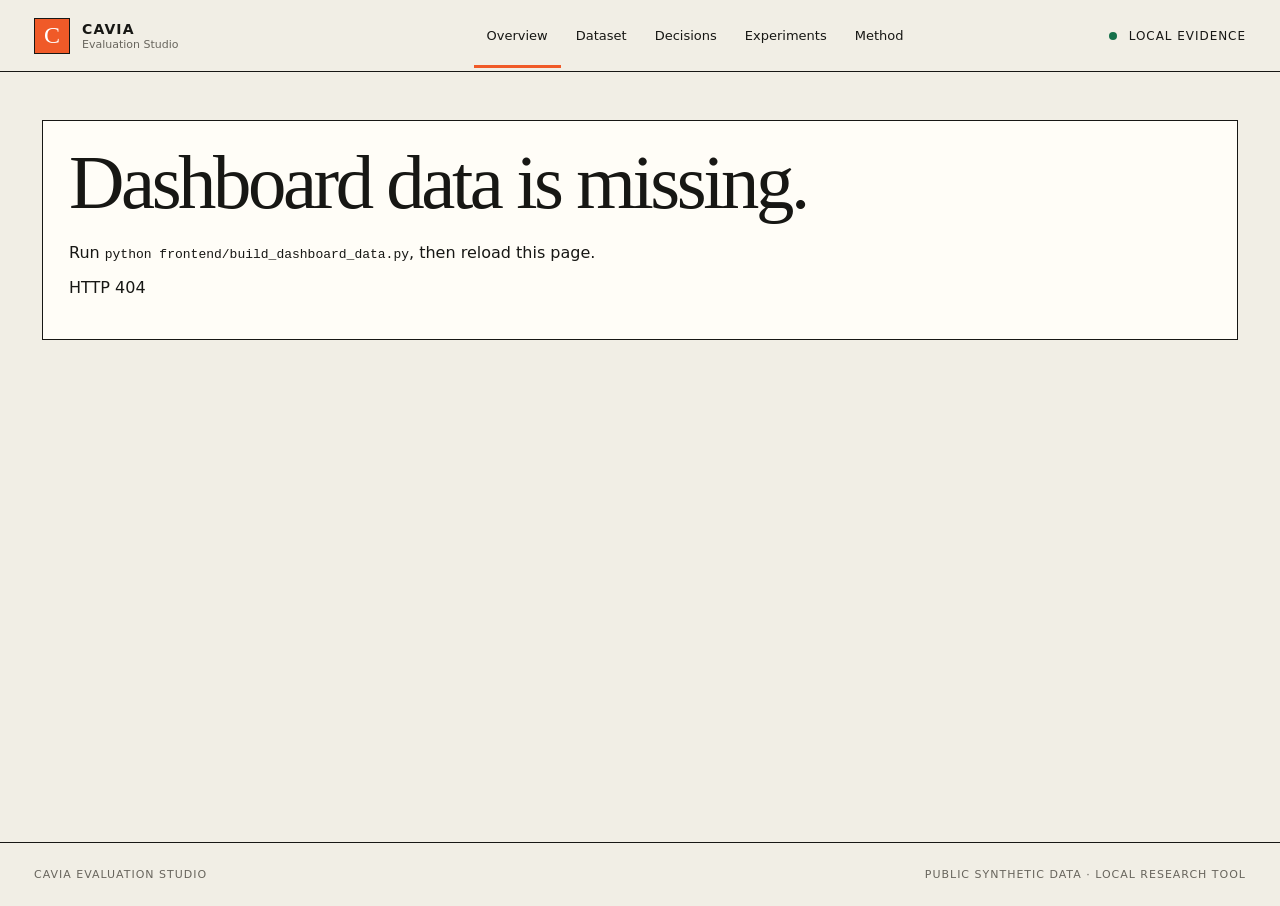
==== frontend/index.html @ 47836ce1 "feat: add CAVIA evaluation studio" ====
<!doctype html>
<html lang="en">
<head>
  <meta charset="utf-8">
  <meta name="viewport" content="width=device-width, initial-scale=1">
  <meta name="description" content="Local research dashboard for the CAVIA sequential matching policy.">
  <title>CAVIA Evaluation Studio</title>
  <link rel="stylesheet" href="styles.css">
</head>
<body>
  <header class="masthead">
    <a class="brand" href="#overview" aria-label="CAVIA Evaluation Studio home">
      <span class="brand-mark">C</span>
      <span><strong>CAVIA</strong><small>Evaluation Studio</small></span>
    </a>
    <nav aria-label="Dashboard sections">
      <button class="nav-link active" data-view="overview">Overview</button>
      <button class="nav-link" data-view="dataset">Dataset</button>
      <button class="nav-link" data-view="decisions">Decisions</button>
      <button class="nav-link" data-view="experiments">Experiments</button>
      <button class="nav-link" data-view="method">Method</button>
    </nav>
    <div class="run-state"><span></span> Local evidence</div>
  </header>

  <main id="app">
    <section class="view active" id="view-overview" aria-labelledby="overview-title">
      <div class="hero-grid">
        <div>
          <p class="eyebrow">Sequential reciprocal matching / public simulator</p>
          <h1 id="overview-title">See every decision.<br>Question every score.</h1>
          <p class="hero-copy">A visual workbench for the synthetic populations, clarification choices, feasible graph, daily allocation and matched-seed experiments behind CAVIA.</p>
        </div>
        <div class="hero-note">
          <span>Evidence boundary</span>
          <p>This dashboard contains synthetic public data and local simulator results. It does not describe real people or real-world relationship outcomes.</p>
        </div>
      </div>

      <div class="metric-strip" id="overview-metrics"></div>

      <div class="split-layout overview-panels">
        <article class="panel panel-dark">
          <div class="panel-heading">
            <div><span class="section-index">01</span><h2>Scenario scorecard</h2></div>
            <select id="overview-method" aria-label="Choose experiment method"></select>
          </div>
          <div id="scenario-bars" class="scenario-bars"></div>
        </article>
        <article class="panel">
          <div class="panel-heading">
            <div><span class="section-index">02</span><h2>Outcome funnel</h2></div>
          </div>
          <div id="outcome-funnel" class="funnel"></div>
          <p class="panel-footnote">Aggregated across the selected method's public experiment episodes.</p>
        </article>
      </div>

      <article class="finding-band">
        <span>Current finding</span>
        <p id="current-finding">Loading experiment evidence…</p>
      </article>
    </section>

    <section class="view" id="view-dataset" aria-labelledby="dataset-title">
      <div class="section-intro">
        <div><p class="eyebrow">Observable snapshots only</p><h1 id="dataset-title">Dataset explorer</h1></div>
        <p>Inspect all 2,000 synthetic profiles without exposing hidden simulator truth. Select a pool, filter the table, and open any member for observed fields and missingness.</p>
      </div>
      <div class="toolbar">
        <label>Pool<select id="pool-select"></select></label>
        <label>Search<input id="member-search" type="search" placeholder="ID, zone or gender"></label>
        <label>Status<select id="availability-filter"><option value="all">All members</option><option value="available">Available</option><option value="unavailable">Unavailable</option></select></label>
      </div>
      <div class="dataset-summary" id="dataset-summary"></div>
      <div class="table-shell">
        <table>
          <thead><tr><th>Member</th><th>Age</th><th>Gender</th><th>Zone</th><th>Availability</th><th>Hard known</th><th>Soft known</th></tr></thead>
          <tbody id="member-rows"></tbody>
        </table>
      </div>
      <div class="pagination"><span id="member-count"></span><button id="show-more-members">Show 50 more</button></div>
    </section>

    <section class="view" id="view-decisions" aria-labelledby="decisions-title">
      <div class="section-intro">
        <div><p class="eyebrow">Day-30 snapshot inspection</p><h1 id="decisions-title">Decision inspector</h1></div>
        <p>Follow the ask phase and match phase using the same observable state the policy receives.</p>
      </div>
      <div class="decision-controls"><label>Pool<select id="decision-pool"></select></label><div id="decision-day" class="day-stamp"></div></div>
      <div class="decision-flow" aria-label="CAVIA decision sequence">
        <div><span>1</span><strong>Filter</strong><small>Remove known hard failures</small></div>
        <i>→</i><div><span>2</span><strong>Clarify</strong><small>Rank blocked edges</small></div>
        <i>→</i><div><span>3</span><strong>Score</strong><small>Value feasible edges</small></div>
        <i>→</i><div><span>4</span><strong>Allocate</strong><small>Select non-overlapping pairs</small></div>
      </div>
      <div class="decision-grid">
        <article class="panel"><div class="panel-heading"><div><span class="section-index">Ask</span><h2>Clarification queue</h2></div><span class="pill" id="ask-budget"></span></div><div id="ask-list" class="ask-list"></div></article>
        <article class="panel"><div class="panel-heading"><div><span class="section-index">Match</span><h2>Selected batch</h2></div><span class="pill" id="pair-count"></span></div><div id="pair-list" class="pair-list"></div></article>
      </div>
      <article class="panel edge-panel">
        <div class="panel-heading"><div><span class="section-index">Graph</span><h2>Top feasible edges</h2></div><span class="legend"><b></b>Selected edge</span></div>
        <div class="table-shell"><table><thead><tr><th>Pair</th><th>Zones</th><th>CAVIA score</th><th>Decision</th></tr></thead><tbody id="edge-rows"></tbody></table></div>
      </article>
    </section>

    <section class="view" id="view-experiments" aria-labelledby="experiments-title">
      <div class="section-intro">
        <div><p class="eyebrow">Matched seeds 101–103 / six scenarios</p><h1 id="experiments-title">Experiment room</h1></div>
        <p>Compare the full prototype, supplied greedy baseline, and component ablations. Values are preliminary public-simulator evidence.</p>
      </div>
      <div class="experiment-note"><strong>Read this first.</strong> Eighteen public episodes are enough to detect failures, not enough to guarantee private-evaluation performance.</div>
      <div class="table-shell comparison-shell"><table><thead><tr><th>Method</th><th>Primary score</th><th>Coverage</th><th>Mutual / 100</th><th>Ask cost</th><th>Episodes</th></tr></thead><tbody id="method-rows"></tbody></table></div>
      <article class="panel heatmap-panel"><div class="panel-heading"><div><span class="section-index">Scenario</span><h2>MSMI / 100 heatmap</h2></div></div><div id="scenario-heatmap" class="heatmap"></div></article>
      <div class="evidence-columns">
        <article><span class="evidence-label good">Where CAVIA helps</span><h3>Development, cold-start, shift and drift</h3><p>The prototype sometimes changes the selected path productively. On development seed 101, it produced two MSMI outcomes versus greedy’s one.</p></article>
        <article><span class="evidence-label caution">Where it fails</span><h3>Sparse geography</h3><p>On sparse seed 102, targeted clarification missed the only successful path found by greedy. The question-value heuristic needs a sparse-supply safeguard.</p></article>
        <article><span class="evidence-label neutral">What remains unproven</span><h3>Extra model complexity</h3><p>Removing uncertainty, feedback weighting, or local pair exchanges did not change the primary score on this seed set.</p></article>
      </div>
    </section>

    <section class="view" id="view-method" aria-labelledby="method-title">
      <div class="section-intro">
        <div><p class="eyebrow">Constraint-Aware Value-of-Information Allocation</p><h1 id="method-title">How CAVIA works</h1></div>
        <p>An explainable, dependency-free policy. Every soft decision happens after reciprocal hard feasibility.</p>
      </div>
      <div class="method-stack">
        <article><b>01</b><div><h2>Protect the boundary</h2><p>Known hard failures remove an edge. Missing hard information blocks it. A soft score never turns an invalid pair into a valid one.</p></div></article>
        <article><b>02</b><div><h2>Spend questions where they can change the graph</h2><p>Blocked edges, candidate scarcity, resolvability and waiting time create an observable value-of-information proxy.</p></div></article>
        <article><b>03</b><div><h2>Score only feasible pairs</h2><p>Observed soft agreement, scarcity, waiting, mature feedback and uncertainty form the edge value. Missing values never count as agreement.</p></div></article>
        <article><b>04</b><div><h2>Improve the complete batch</h2><p>Greedy matching is followed by deterministic two-edge exchanges. The batch remains feasible and non-overlapping.</p></div></article>
        <article><b>05</b><div><h2>Learn only from mature evidence</h2><p>Responses, dates and MSMI remain separate. Later-observed profile fields cannot leak into earlier assignments.</p></div></article>
      </div>
      <div class="contract-box"><strong>Evaluation contract</strong><div><span>Observable JSON only</span><span>Offline CPU</span><span>10 seconds per call</span><span>No hidden truth</span><span>Deterministic output</span></div></div>
    </section>
  </main>

  <aside class="member-drawer" id="member-drawer" aria-hidden="true">
    <button class="drawer-close" id="drawer-close" aria-label="Close member details">×</button>
    <div id="drawer-content"></div>
  </aside>
  <div class="drawer-scrim" id="drawer-scrim"></div>

  <footer><span>CAVIA Evaluation Studio</span><span>Public synthetic data · local research tool</span></footer>
  <script src="app.js"></script>
</body>
</html>
---- frontend/styles.css ----
:root {
  --ink: #171714;
  --paper: #f1eee5;
  --white: #fffdf7;
  --line: #c9c3b5;
  --muted: #68655d;
  --blue: #1d4ed8;
  --orange: #f05a28;
  --green: #15704a;
  --yellow: #f2c94c;
  --red: #b83a2e;
  --font-display: Georgia, "Times New Roman", serif;
  --font-ui: Inter, ui-sans-serif, system-ui, -apple-system, "Segoe UI", sans-serif;
}

* { box-sizing: border-box; }
html { scroll-behavior: smooth; }
body { margin: 0; background: var(--paper); color: var(--ink); font-family: var(--font-ui); }
button, input, select { font: inherit; }
button { color: inherit; }

.masthead { min-height: 72px; display: grid; grid-template-columns: 280px 1fr 170px; align-items: center; gap: 28px; padding: 0 34px; border-bottom: 1px solid var(--ink); background: var(--paper); position: sticky; top: 0; z-index: 20; }
.brand { color: inherit; text-decoration: none; display: flex; align-items: center; gap: 12px; }
.brand-mark { width: 36px; height: 36px; background: var(--orange); color: white; display: grid; place-items: center; font-family: var(--font-display); font-size: 24px; border: 1px solid var(--ink); }
.brand strong, .brand small { display: block; }
.brand strong { letter-spacing: .08em; font-size: 14px; }
.brand small { color: var(--muted); font-size: 11px; margin-top: 1px; }
nav { display: flex; justify-content: center; gap: 2px; }
.nav-link { border: 0; background: transparent; padding: 25px 13px 22px; cursor: pointer; border-bottom: 3px solid transparent; font-size: 13px; }
.nav-link:hover, .nav-link.active { border-color: var(--orange); }
.run-state { font-size: 12px; text-align: right; text-transform: uppercase; letter-spacing: .08em; }
.run-state span { width: 8px; height: 8px; display: inline-block; background: var(--green); border-radius: 50%; margin-right: 7px; }

main { max-width: 1500px; margin: 0 auto; padding: 48px 42px 80px; min-height: calc(100vh - 130px); }
.view { display: none; }
.view.active { display: block; animation: reveal .24s ease-out; }
@keyframes reveal { from { opacity: 0; transform: translateY(5px); } to { opacity: 1; transform: none; } }
.eyebrow { margin: 0 0 14px; color: var(--blue); font-size: 12px; font-weight: 750; letter-spacing: .13em; text-transform: uppercase; }
h1, h2, h3, p { margin-top: 0; }
h1 { font-family: var(--font-display); font-weight: 400; font-size: clamp(50px, 6vw, 92px); line-height: .94; letter-spacing: -.045em; margin-bottom: 24px; }
h2 { font-family: var(--font-display); font-weight: 400; font-size: 28px; margin: 0; }
h3 { font-family: var(--font-display); font-size: 24px; margin-bottom: 10px; }

.hero-grid { display: grid; grid-template-columns: minmax(0, 1.7fr) minmax(280px, .7fr); gap: 80px; align-items: end; padding: 28px 0 58px; }
.hero-copy { max-width: 730px; color: var(--muted); font-size: 18px; line-height: 1.6; }
.hero-note { border-top: 4px solid var(--orange); padding-top: 18px; }
.hero-note span { text-transform: uppercase; font-size: 11px; letter-spacing: .12em; font-weight: 800; }
.hero-note p { margin: 10px 0 0; line-height: 1.55; font-size: 14px; }

.metric-strip { display: grid; grid-template-columns: repeat(4, 1fr); border: 1px solid var(--ink); background: var(--white); margin-bottom: 28px; }
.metric { padding: 22px 24px; border-right: 1px solid var(--ink); }
.metric:last-child { border-right: 0; }
.metric span { color: var(--muted); font-size: 11px; text-transform: uppercase; letter-spacing: .1em; }
.metric strong { display: block; font-family: var(--font-display); font-size: 38px; font-weight: 400; margin-top: 8px; }
.metric small { display: block; color: var(--muted); margin-top: 4px; }

.split-layout { display: grid; grid-template-columns: 1.15fr .85fr; gap: 28px; }
.panel { background: var(--white); border: 1px solid var(--ink); padding: 26px; }
.panel-dark { background: var(--ink); color: var(--white); }
.panel-heading { display: flex; justify-content: space-between; align-items: center; gap: 18px; margin-bottom: 28px; }
.panel-heading > div { display: flex; align-items: baseline; gap: 12px; }
.section-index { color: var(--orange); font-size: 11px; text-transform: uppercase; letter-spacing: .13em; font-weight: 800; }
select, input { border: 1px solid var(--ink); background: var(--white); padding: 10px 12px; color: var(--ink); min-height: 42px; }
.panel-dark select { background: var(--ink); color: var(--white); border-color: #6f6f69; }
.scenario-bars { display: grid; gap: 15px; }
.bar-row { display: grid; grid-template-columns: 105px 1fr 45px; gap: 12px; align-items: center; font-size: 12px; }
.bar-track { height: 10px; background: #454541; position: relative; }
.bar-fill { height: 100%; background: var(--orange); min-width: 2px; }
.bar-row strong { text-align: right; font-size: 12px; }
.funnel { display: grid; gap: 12px; }
.funnel-row { display: grid; grid-template-columns: 130px 1fr 55px; align-items: center; gap: 12px; }
.funnel-track { height: 34px; background: #e6e0d3; }
.funnel-fill { height: 100%; background: var(--blue); }
.funnel-row:nth-child(2) .funnel-fill { background: #496fd7; }
.funnel-row:nth-child(3) .funnel-fill { background: #7893df; }
.funnel-row:nth-child(4) .funnel-fill { background: var(--orange); }
.panel-footnote { color: var(--muted); font-size: 11px; margin: 22px 0 0; }
.finding-band { margin-top: 28px; border: 1px solid var(--ink); display: grid; grid-template-columns: 180px 1fr; background: var(--yellow); }
.finding-band span { padding: 22px; text-transform: uppercase; font-size: 11px; letter-spacing: .12em; font-weight: 800; border-right: 1px solid var(--ink); }
.finding-band p { margin: 0; padding: 20px 24px; line-height: 1.55; }

.section-intro { display: grid; grid-template-columns: 1fr minmax(280px, 470px); align-items: end; gap: 80px; margin-bottom: 42px; }
.section-intro h1 { font-size: clamp(46px, 5vw, 76px); margin: 0; }
.section-intro > p { color: var(--muted); line-height: 1.6; margin: 0; }
.toolbar { display: grid; grid-template-columns: 220px 1fr 220px; gap: 14px; margin-bottom: 20px; }
label { display: grid; gap: 7px; text-transform: uppercase; font-size: 10px; letter-spacing: .1em; font-weight: 750; }
.dataset-summary { display: grid; grid-template-columns: repeat(5, 1fr); border: 1px solid var(--ink); border-bottom: 0; background: var(--white); }
.summary-cell { padding: 16px 18px; border-right: 1px solid var(--line); }
.summary-cell:last-child { border-right: 0; }
.summary-cell small, .summary-cell strong { display: block; }
.summary-cell small { color: var(--muted); font-size: 10px; text-transform: uppercase; letter-spacing: .08em; }
.summary-cell strong { margin-top: 6px; font-size: 19px; }
.table-shell { overflow-x: auto; border: 1px solid var(--ink); background: var(--white); }
table { width: 100%; border-collapse: collapse; font-size: 13px; }
th { background: var(--ink); color: var(--white); padding: 13px 16px; text-align: left; font-size: 10px; text-transform: uppercase; letter-spacing: .09em; white-space: nowrap; }
td { padding: 13px 16px; border-bottom: 1px solid var(--line); vertical-align: middle; }
tbody tr:last-child td { border-bottom: 0; }
tbody tr.clickable { cursor: pointer; }
tbody tr.clickable:hover { background: #ebe6da; }
.member-id { font-family: ui-monospace, SFMono-Regular, Consolas, monospace; font-size: 11px; }
.status-dot { display: inline-block; width: 7px; height: 7px; border-radius: 50%; margin-right: 7px; background: var(--muted); }
.status-dot.yes { background: var(--green); }
.progress-mini { width: 90px; height: 6px; background: #ddd7ca; display: inline-block; vertical-align: middle; margin-right: 8px; }
.progress-mini b { display: block; height: 100%; background: var(--blue); }
.pagination { display: flex; justify-content: space-between; align-items: center; margin-top: 14px; color: var(--muted); font-size: 12px; }
.pagination button { border: 1px solid var(--ink); padding: 10px 15px; background: transparent; cursor: pointer; }

.decision-controls { display: flex; justify-content: space-between; align-items: end; margin-bottom: 22px; }
.decision-controls label { width: 230px; }
.day-stamp { border: 1px solid var(--ink); padding: 12px 18px; background: var(--yellow); font-weight: 800; }
.decision-flow { display: grid; grid-template-columns: 1fr 32px 1fr 32px 1fr 32px 1fr; align-items: stretch; margin: 26px 0; }
.decision-flow > div { border: 1px solid var(--ink); padding: 17px; background: var(--white); }
.decision-flow > i { display: grid; place-items: center; font-style: normal; }
.decision-flow span { color: var(--orange); margin-right: 7px; font-weight: 800; }
.decision-flow strong, .decision-flow small { display: block; }
.decision-flow small { color: var(--muted); margin-top: 7px; }
.decision-grid { display: grid; grid-template-columns: 1fr 1fr; gap: 28px; }
.pill { border: 1px solid currentColor; padding: 7px 9px; font-size: 10px; text-transform: uppercase; letter-spacing: .08em; }
.ask-list, .pair-list { display: grid; gap: 8px; }
.ask-item, .pair-item { display: grid; grid-template-columns: 34px 1fr auto; gap: 12px; align-items: center; border-top: 1px solid var(--line); padding: 13px 0; }
.ask-item:first-child, .pair-item:first-child { border-top: 0; }
.item-number { width: 28px; height: 28px; display: grid; place-items: center; background: var(--orange); color: white; font-size: 11px; }
.item-copy strong, .item-copy small { display: block; }
.item-copy small { color: var(--muted); margin-top: 3px; }
.edge-panel { margin-top: 28px; }
.legend { font-size: 11px; color: var(--muted); }
.legend b { display: inline-block; width: 18px; height: 7px; background: var(--orange); margin-right: 7px; }
.selected-row { background: #fff0e8; }
.score-bar { display: inline-block; height: 7px; background: var(--blue); margin-right: 8px; vertical-align: middle; }

.experiment-note { border-left: 6px solid var(--orange); background: var(--white); padding: 17px 20px; margin-bottom: 20px; }
.comparison-shell tbody tr:first-child { background: #fff0e8; font-weight: 700; }
.heatmap-panel { margin-top: 28px; }
.heatmap { display: grid; gap: 6px; }
.heat-row { display: grid; grid-template-columns: 180px repeat(6, minmax(78px, 1fr)); gap: 6px; }
.heat-cell { min-height: 58px; display: grid; place-items: center; border: 1px solid var(--line); font-size: 12px; }
.heat-cell.head { min-height: 32px; border: 0; color: var(--muted); font-size: 9px; text-transform: uppercase; letter-spacing: .08em; }
.heat-cell.method { justify-items: start; border: 0; font-weight: 700; }
.evidence-columns { display: grid; grid-template-columns: repeat(3, 1fr); gap: 20px; margin-top: 28px; }
.evidence-columns article { border-top: 4px solid var(--ink); padding: 20px 0; }
.evidence-columns p { color: var(--muted); line-height: 1.55; }
.evidence-label { font-size: 10px; text-transform: uppercase; letter-spacing: .1em; font-weight: 800; }
.evidence-label.good { color: var(--green); }.evidence-label.caution { color: var(--red); }.evidence-label.neutral { color: var(--blue); }

.method-stack { border-top: 1px solid var(--ink); }
.method-stack article { display: grid; grid-template-columns: 100px 1fr; gap: 30px; padding: 30px 0; border-bottom: 1px solid var(--ink); }
.method-stack article > b { color: var(--orange); font-family: var(--font-display); font-size: 52px; font-weight: 400; }
.method-stack p { color: var(--muted); line-height: 1.6; max-width: 780px; margin: 8px 0 0; }
.contract-box { margin-top: 34px; background: var(--blue); color: white; padding: 26px; }
.contract-box > strong { text-transform: uppercase; font-size: 11px; letter-spacing: .12em; }
.contract-box div { display: flex; flex-wrap: wrap; gap: 10px; margin-top: 18px; }
.contract-box span { border: 1px solid white; padding: 9px 12px; font-size: 12px; }

.member-drawer { position: fixed; right: 0; top: 0; bottom: 0; width: min(560px, 94vw); background: var(--white); border-left: 1px solid var(--ink); z-index: 50; padding: 34px; transform: translateX(102%); transition: transform .25s ease; overflow-y: auto; }
.member-drawer.open { transform: none; }
.drawer-scrim { position: fixed; inset: 0; background: #17171488; z-index: 40; display: none; }
.drawer-scrim.open { display: block; }
.drawer-close { position: absolute; right: 22px; top: 18px; border: 0; background: transparent; font-size: 34px; cursor: pointer; }
.drawer-title { font-family: var(--font-display); font-size: 38px; margin: 32px 0 8px; word-break: break-all; }
.drawer-meta { color: var(--muted); margin-bottom: 28px; }
.field-group { margin-top: 28px; }
.field-group h3 { font-size: 21px; padding-bottom: 9px; border-bottom: 1px solid var(--ink); }
.field-row { display: grid; grid-template-columns: 150px 1fr 86px; gap: 10px; padding: 10px 0; border-bottom: 1px solid var(--line); font-size: 12px; }
.field-row span:last-child { text-align: right; color: var(--muted); }
.field-value { word-break: break-word; }

footer { border-top: 1px solid var(--ink); padding: 25px 34px; display: flex; justify-content: space-between; color: var(--muted); font-size: 11px; text-transform: uppercase; letter-spacing: .09em; }
.empty { color: var(--muted); padding: 22px 0; }

@media (max-width: 980px) {
  .masthead { grid-template-columns: 1fr auto; padding: 12px 20px; }
  .masthead nav { grid-column: 1 / -1; order: 3; overflow-x: auto; justify-content: start; }
  .run-state { display: none; }
  .nav-link { padding: 10px 12px; }
  main { padding: 34px 20px 60px; }
  .hero-grid, .section-intro { grid-template-columns: 1fr; gap: 28px; }
  .metric-strip { grid-template-columns: 1fr 1fr; }
  .metric:nth-child(2) { border-right: 0; }.metric:nth-child(-n+2) { border-bottom: 1px solid var(--ink); }
  .split-layout, .decision-grid, .evidence-columns { grid-template-columns: 1fr; }
  .toolbar { grid-template-columns: 1fr; }
  .dataset-summary { grid-template-columns: 1fr 1fr; }
  .summary-cell { border-bottom: 1px solid var(--line); }
  .decision-flow { grid-template-columns: 1fr; gap: 7px; }.decision-flow > i { transform: rotate(90deg); }
  .heat-row { grid-template-columns: 135px repeat(6, 72px); width: max-content; }
  .heatmap { overflow-x: auto; }
}

@media (max-width: 560px) {
  h1 { font-size: 48px; }
  .metric-strip { grid-template-columns: 1fr; }
  .metric { border-right: 0; border-bottom: 1px solid var(--ink); }
  .finding-band { grid-template-columns: 1fr; }.finding-band span { border-right: 0; border-bottom: 1px solid var(--ink); }
  .method-stack article { grid-template-columns: 60px 1fr; }.method-stack article > b { font-size: 38px; }
  footer { flex-direction: column; gap: 8px; }
}
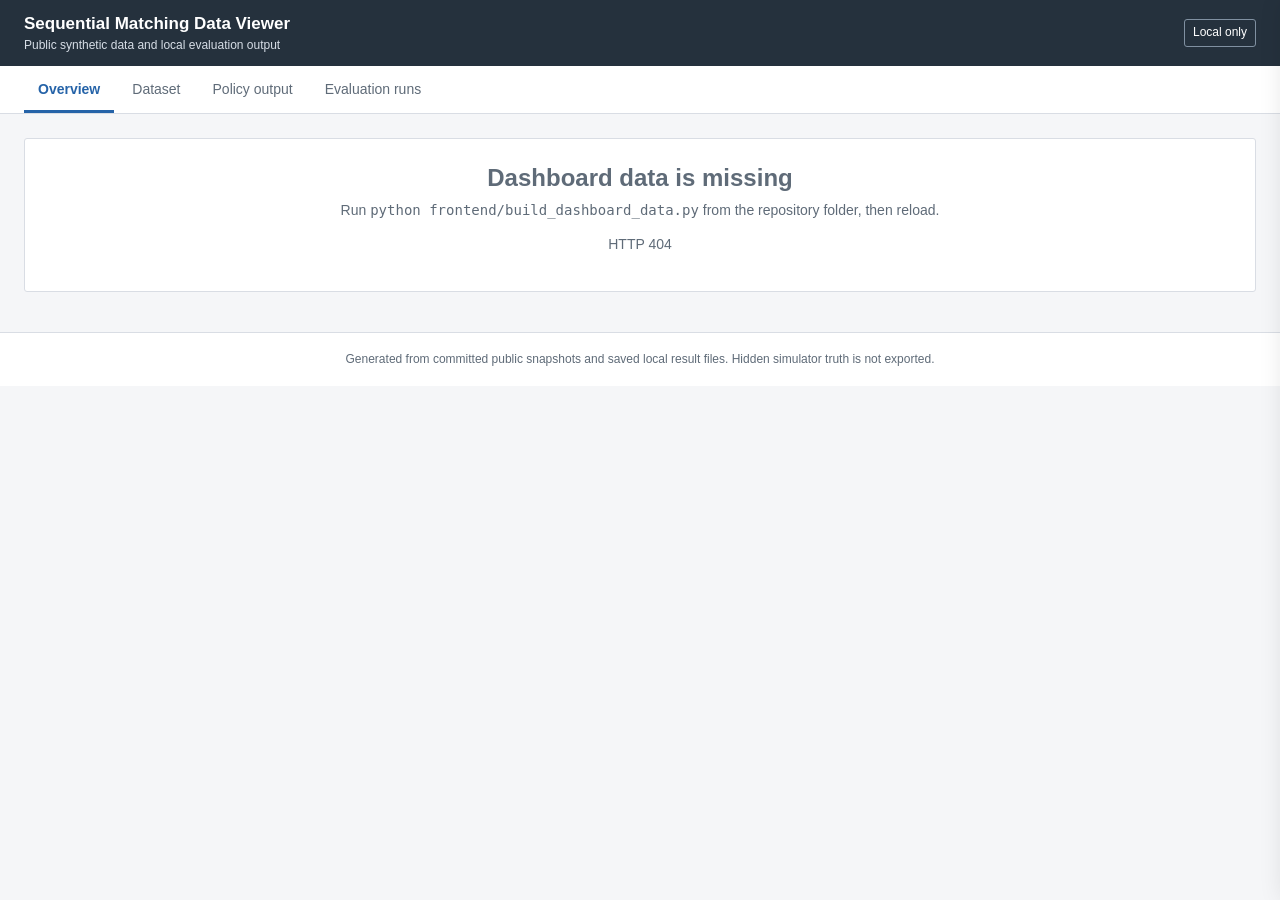
==== commit d5331431: "refactor: simplify evaluation data viewer" ====
--- a/frontend/index.html
+++ b/frontend/index.html
@@ -3,145 +3,129 @@
 <head>
   <meta charset="utf-8">
   <meta name="viewport" content="width=device-width, initial-scale=1">
-  <meta name="description" content="Local research dashboard for the CAVIA sequential matching policy.">
-  <title>CAVIA Evaluation Studio</title>
+  <meta name="description" content="Local viewer for the sequential matching dataset and evaluation outputs.">
+  <title>Sequential Matching Data Viewer</title>
   <link rel="stylesheet" href="styles.css">
 </head>
 <body>
-  <header class="masthead">
-    <a class="brand" href="#overview" aria-label="CAVIA Evaluation Studio home">
-      <span class="brand-mark">C</span>
-      <span><strong>CAVIA</strong><small>Evaluation Studio</small></span>
-    </a>
-    <nav aria-label="Dashboard sections">
-      <button class="nav-link active" data-view="overview">Overview</button>
-      <button class="nav-link" data-view="dataset">Dataset</button>
-      <button class="nav-link" data-view="decisions">Decisions</button>
-      <button class="nav-link" data-view="experiments">Experiments</button>
-      <button class="nav-link" data-view="method">Method</button>
-    </nav>
-    <div class="run-state"><span></span> Local evidence</div>
+  <header class="app-header">
+    <div>
+      <strong>Sequential Matching Data Viewer</strong>
+      <span>Public synthetic data and local evaluation output</span>
+    </div>
+    <span class="local-label">Local only</span>
   </header>
 
-  <main id="app">
-    <section class="view active" id="view-overview" aria-labelledby="overview-title">
-      <div class="hero-grid">
-        <div>
-          <p class="eyebrow">Sequential reciprocal matching / public simulator</p>
-          <h1 id="overview-title">See every decision.<br>Question every score.</h1>
-          <p class="hero-copy">A visual workbench for the synthetic populations, clarification choices, feasible graph, daily allocation and matched-seed experiments behind CAVIA.</p>
+  <nav class="tabs" aria-label="Viewer sections">
+    <button class="tab active" data-view="overview">Overview</button>
+    <button class="tab" data-view="dataset">Dataset</button>
+    <button class="tab" data-view="output">Policy output</button>
+    <button class="tab" data-view="runs">Evaluation runs</button>
+  </nav>
+
+  <main>
+    <section class="view active" id="view-overview">
+      <div class="page-heading">
+        <div><h1>Overview</h1><p>A plain view of what data is available and what the latest local runs produced.</p></div>
+        <div class="notice">All people and outcomes shown here are synthetic.</div>
+      </div>
+      <div class="summary-grid" id="overview-summary"></div>
+
+      <section class="card">
+        <div class="card-heading"><h2>Public data pools</h2><span>Day-30 observable snapshots</span></div>
+        <div class="table-wrap">
+          <table>
+            <thead><tr><th>Pool</th><th>Members</th><th>Available</th><th>Introductions</th><th>Feedback events</th><th>Hard fields known</th><th>Soft fields known</th></tr></thead>
+            <tbody id="pool-overview-rows"></tbody>
+          </table>
         </div>
-        <div class="hero-note">
-          <span>Evidence boundary</span>
-          <p>This dashboard contains synthetic public data and local simulator results. It does not describe real people or real-world relationship outcomes.</p>
+      </section>
+
+      <section class="card">
+        <div class="card-heading"><h2>Latest evaluation comparison</h2><span>Matched seeds 101–103, six public scenarios</span></div>
+        <div class="table-wrap">
+          <table>
+            <thead><tr><th>Run</th><th>Primary score</th><th>Coverage</th><th>Mutual / 100</th><th>Ask cost</th><th>Episodes</th><th>Valid</th></tr></thead>
+            <tbody id="overview-run-rows"></tbody>
+          </table>
         </div>
+      </section>
+    </section>
+
+    <section class="view" id="view-dataset">
+      <div class="page-heading"><div><h1>Dataset</h1><p>Inspect the exact observable profile fields supplied to a policy.</p></div></div>
+      <div class="filters">
+        <label>Pool<select id="pool-select"></select></label>
+        <label>Search<input id="member-search" type="search" placeholder="Member ID, zone or gender"></label>
+        <label>Availability<select id="availability-filter"><option value="all">All members</option><option value="available">Available</option><option value="unavailable">Unavailable</option></select></label>
+      </div>
+      <div class="summary-grid compact" id="dataset-summary"></div>
+      <section class="card">
+        <div class="card-heading"><h2>Profiles</h2><span id="member-count"></span></div>
+        <div class="table-wrap tall-table">
+          <table>
+            <thead><tr><th>Member ID</th><th>Age</th><th>Gender</th><th>Zone</th><th>Arrived</th><th>Available</th><th>Hard known</th><th>Soft known</th></tr></thead>
+            <tbody id="member-rows"></tbody>
+          </table>
+        </div>
+        <div class="table-actions"><button id="show-more-members">Show 50 more</button><span>Click a row for every observable field.</span></div>
+      </section>
+    </section>
+
+    <section class="view" id="view-output">
+      <div class="page-heading"><div><h1>Policy output</h1><p>Recommendations produced from one public day-30 snapshot. The page does not depend on how the policy is implemented.</p></div></div>
+      <div class="filters one-line"><label>Pool<select id="output-pool"></select></label></div>
+      <div class="summary-grid compact" id="output-summary"></div>
+
+      <div class="two-column">
+        <section class="card">
+          <div class="card-heading"><h2>Clarification requests</h2><span>Questions requested before matching</span></div>
+          <div class="table-wrap"><table><thead><tr><th>#</th><th>Member</th><th>Request</th><th>Cost</th></tr></thead><tbody id="ask-rows"></tbody></table></div>
+        </section>
+        <section class="card">
+          <div class="card-heading"><h2>Selected matches</h2><span>Non-overlapping reciprocal pairs</span></div>
+          <div class="table-wrap"><table><thead><tr><th>#</th><th>Member A</th><th>Member B</th><th>Status</th></tr></thead><tbody id="match-rows"></tbody></table></div>
+        </section>
       </div>
 
-      <div class="metric-strip" id="overview-metrics"></div>
+      <section class="card">
+        <div class="card-heading"><h2>Candidate pair scores</h2><span>Top 100 feasible edges; selected pairs are marked</span></div>
+        <div class="table-wrap tall-table"><table><thead><tr><th>Member A</th><th>Member B</th><th>Zone A</th><th>Zone B</th><th>Score</th><th>Selected</th></tr></thead><tbody id="edge-rows"></tbody></table></div>
+      </section>
 
-      <div class="split-layout overview-panels">
-        <article class="panel panel-dark">
-          <div class="panel-heading">
-            <div><span class="section-index">01</span><h2>Scenario scorecard</h2></div>
-            <select id="overview-method" aria-label="Choose experiment method"></select>
-          </div>
-          <div id="scenario-bars" class="scenario-bars"></div>
-        </article>
-        <article class="panel">
-          <div class="panel-heading">
-            <div><span class="section-index">02</span><h2>Outcome funnel</h2></div>
-          </div>
-          <div id="outcome-funnel" class="funnel"></div>
-          <p class="panel-footnote">Aggregated across the selected method's public experiment episodes.</p>
-        </article>
-      </div>
-
-      <article class="finding-band">
-        <span>Current finding</span>
-        <p id="current-finding">Loading experiment evidence…</p>
-      </article>
+      <section class="card">
+        <div class="card-heading"><h2>Observed feedback in snapshot</h2><span>Historical events available before this recommendation</span></div>
+        <div class="table-wrap"><table><thead><tr><th>Event type</th><th>Count</th></tr></thead><tbody id="feedback-rows"></tbody></table></div>
+      </section>
     </section>
 
-    <section class="view" id="view-dataset" aria-labelledby="dataset-title">
-      <div class="section-intro">
-        <div><p class="eyebrow">Observable snapshots only</p><h1 id="dataset-title">Dataset explorer</h1></div>
-        <p>Inspect all 2,000 synthetic profiles without exposing hidden simulator truth. Select a pool, filter the table, and open any member for observed fields and missingness.</p>
+    <section class="view" id="view-runs">
+      <div class="page-heading">
+        <div><h1>Evaluation runs</h1><p>Open a saved result file and inspect its aggregate, scenario, and episode-level output.</p></div>
+        <div class="notice warning">Public simulator evidence, not a private leaderboard result.</div>
       </div>
-      <div class="toolbar">
-        <label>Pool<select id="pool-select"></select></label>
-        <label>Search<input id="member-search" type="search" placeholder="ID, zone or gender"></label>
-        <label>Status<select id="availability-filter"><option value="all">All members</option><option value="available">Available</option><option value="unavailable">Unavailable</option></select></label>
-      </div>
-      <div class="dataset-summary" id="dataset-summary"></div>
-      <div class="table-shell">
-        <table>
-          <thead><tr><th>Member</th><th>Age</th><th>Gender</th><th>Zone</th><th>Availability</th><th>Hard known</th><th>Soft known</th></tr></thead>
-          <tbody id="member-rows"></tbody>
-        </table>
-      </div>
-      <div class="pagination"><span id="member-count"></span><button id="show-more-members">Show 50 more</button></div>
-    </section>
+      <div class="filters one-line"><label>Saved run<select id="run-select"></select></label></div>
+      <div class="summary-grid compact" id="run-summary"></div>
 
-    <section class="view" id="view-decisions" aria-labelledby="decisions-title">
-      <div class="section-intro">
-        <div><p class="eyebrow">Day-30 snapshot inspection</p><h1 id="decisions-title">Decision inspector</h1></div>
-        <p>Follow the ask phase and match phase using the same observable state the policy receives.</p>
-      </div>
-      <div class="decision-controls"><label>Pool<select id="decision-pool"></select></label><div id="decision-day" class="day-stamp"></div></div>
-      <div class="decision-flow" aria-label="CAVIA decision sequence">
-        <div><span>1</span><strong>Filter</strong><small>Remove known hard failures</small></div>
-        <i>→</i><div><span>2</span><strong>Clarify</strong><small>Rank blocked edges</small></div>
-        <i>→</i><div><span>3</span><strong>Score</strong><small>Value feasible edges</small></div>
-        <i>→</i><div><span>4</span><strong>Allocate</strong><small>Select non-overlapping pairs</small></div>
-      </div>
-      <div class="decision-grid">
-        <article class="panel"><div class="panel-heading"><div><span class="section-index">Ask</span><h2>Clarification queue</h2></div><span class="pill" id="ask-budget"></span></div><div id="ask-list" class="ask-list"></div></article>
-        <article class="panel"><div class="panel-heading"><div><span class="section-index">Match</span><h2>Selected batch</h2></div><span class="pill" id="pair-count"></span></div><div id="pair-list" class="pair-list"></div></article>
-      </div>
-      <article class="panel edge-panel">
-        <div class="panel-heading"><div><span class="section-index">Graph</span><h2>Top feasible edges</h2></div><span class="legend"><b></b>Selected edge</span></div>
-        <div class="table-shell"><table><thead><tr><th>Pair</th><th>Zones</th><th>CAVIA score</th><th>Decision</th></tr></thead><tbody id="edge-rows"></tbody></table></div>
-      </article>
-    </section>
+      <section class="card">
+        <div class="card-heading"><h2>Scenario results</h2><span>Means from matched public seeds</span></div>
+        <div class="table-wrap"><table><thead><tr><th>Scenario</th><th>MSMI / 100</th><th>Coverage</th><th>Mutual / 100</th><th>Ask cost</th></tr></thead><tbody id="scenario-rows"></tbody></table></div>
+      </section>
 
-    <section class="view" id="view-experiments" aria-labelledby="experiments-title">
-      <div class="section-intro">
-        <div><p class="eyebrow">Matched seeds 101–103 / six scenarios</p><h1 id="experiments-title">Experiment room</h1></div>
-        <p>Compare the full prototype, supplied greedy baseline, and component ablations. Values are preliminary public-simulator evidence.</p>
-      </div>
-      <div class="experiment-note"><strong>Read this first.</strong> Eighteen public episodes are enough to detect failures, not enough to guarantee private-evaluation performance.</div>
-      <div class="table-shell comparison-shell"><table><thead><tr><th>Method</th><th>Primary score</th><th>Coverage</th><th>Mutual / 100</th><th>Ask cost</th><th>Episodes</th></tr></thead><tbody id="method-rows"></tbody></table></div>
-      <article class="panel heatmap-panel"><div class="panel-heading"><div><span class="section-index">Scenario</span><h2>MSMI / 100 heatmap</h2></div></div><div id="scenario-heatmap" class="heatmap"></div></article>
-      <div class="evidence-columns">
-        <article><span class="evidence-label good">Where CAVIA helps</span><h3>Development, cold-start, shift and drift</h3><p>The prototype sometimes changes the selected path productively. On development seed 101, it produced two MSMI outcomes versus greedy’s one.</p></article>
-        <article><span class="evidence-label caution">Where it fails</span><h3>Sparse geography</h3><p>On sparse seed 102, targeted clarification missed the only successful path found by greedy. The question-value heuristic needs a sparse-supply safeguard.</p></article>
-        <article><span class="evidence-label neutral">What remains unproven</span><h3>Extra model complexity</h3><p>Removing uncertainty, feedback weighting, or local pair exchanges did not change the primary score on this seed set.</p></article>
-      </div>
-    </section>
-
-    <section class="view" id="view-method" aria-labelledby="method-title">
-      <div class="section-intro">
-        <div><p class="eyebrow">Constraint-Aware Value-of-Information Allocation</p><h1 id="method-title">How CAVIA works</h1></div>
-        <p>An explainable, dependency-free policy. Every soft decision happens after reciprocal hard feasibility.</p>
-      </div>
-      <div class="method-stack">
-        <article><b>01</b><div><h2>Protect the boundary</h2><p>Known hard failures remove an edge. Missing hard information blocks it. A soft score never turns an invalid pair into a valid one.</p></div></article>
-        <article><b>02</b><div><h2>Spend questions where they can change the graph</h2><p>Blocked edges, candidate scarcity, resolvability and waiting time create an observable value-of-information proxy.</p></div></article>
-        <article><b>03</b><div><h2>Score only feasible pairs</h2><p>Observed soft agreement, scarcity, waiting, mature feedback and uncertainty form the edge value. Missing values never count as agreement.</p></div></article>
-        <article><b>04</b><div><h2>Improve the complete batch</h2><p>Greedy matching is followed by deterministic two-edge exchanges. The batch remains feasible and non-overlapping.</p></div></article>
-        <article><b>05</b><div><h2>Learn only from mature evidence</h2><p>Responses, dates and MSMI remain separate. Later-observed profile fields cannot leak into earlier assignments.</p></div></article>
-      </div>
-      <div class="contract-box"><strong>Evaluation contract</strong><div><span>Observable JSON only</span><span>Offline CPU</span><span>10 seconds per call</span><span>No hidden truth</span><span>Deterministic output</span></div></div>
+      <section class="card">
+        <div class="card-heading"><h2>Episode output</h2><span>One row per seed and scenario</span></div>
+        <div class="table-wrap tall-table"><table><thead><tr><th>Seed</th><th>Scenario</th><th>Valid</th><th>Assignments</th><th>Mutual</th><th>Dates</th><th>MSMI</th><th>Coverage</th><th>Ask cost</th><th>Missing feedback</th></tr></thead><tbody id="episode-rows"></tbody></table></div>
+      </section>
     </section>
   </main>
 
-  <aside class="member-drawer" id="member-drawer" aria-hidden="true">
-    <button class="drawer-close" id="drawer-close" aria-label="Close member details">×</button>
+  <aside class="drawer" id="member-drawer" aria-hidden="true">
+    <div class="drawer-header"><strong>Observable member record</strong><button id="drawer-close" aria-label="Close member details">Close</button></div>
     <div id="drawer-content"></div>
   </aside>
-  <div class="drawer-scrim" id="drawer-scrim"></div>
+  <div class="scrim" id="drawer-scrim"></div>
 
-  <footer><span>CAVIA Evaluation Studio</span><span>Public synthetic data · local research tool</span></footer>
+  <footer>Generated from committed public snapshots and saved local result files. Hidden simulator truth is not exported.</footer>
   <script src="app.js"></script>
 </body>
 </html>
--- a/frontend/styles.css
+++ b/frontend/styles.css
@@ -1,195 +1,110 @@
 :root {
-  --ink: #171714;
-  --paper: #f1eee5;
-  --white: #fffdf7;
-  --line: #c9c3b5;
-  --muted: #68655d;
-  --blue: #1d4ed8;
-  --orange: #f05a28;
-  --green: #15704a;
-  --yellow: #f2c94c;
-  --red: #b83a2e;
-  --font-display: Georgia, "Times New Roman", serif;
-  --font-ui: Inter, ui-sans-serif, system-ui, -apple-system, "Segoe UI", sans-serif;
+  color-scheme: light;
+  --bg: #f5f6f8;
+  --surface: #ffffff;
+  --border: #d9dde4;
+  --border-dark: #b8bec8;
+  --text: #1f2933;
+  --muted: #5f6b78;
+  --blue: #2563a8;
+  --blue-light: #eaf2fb;
+  --green: #237a4b;
+  --red: #b42318;
 }
 
 * { box-sizing: border-box; }
-html { scroll-behavior: smooth; }
-body { margin: 0; background: var(--paper); color: var(--ink); font-family: var(--font-ui); }
+body { margin: 0; background: var(--bg); color: var(--text); font-family: Arial, Helvetica, sans-serif; font-size: 14px; line-height: 1.45; }
 button, input, select { font: inherit; }
-button { color: inherit; }
+button { cursor: pointer; }
 
-.masthead { min-height: 72px; display: grid; grid-template-columns: 280px 1fr 170px; align-items: center; gap: 28px; padding: 0 34px; border-bottom: 1px solid var(--ink); background: var(--paper); position: sticky; top: 0; z-index: 20; }
-.brand { color: inherit; text-decoration: none; display: flex; align-items: center; gap: 12px; }
-.brand-mark { width: 36px; height: 36px; background: var(--orange); color: white; display: grid; place-items: center; font-family: var(--font-display); font-size: 24px; border: 1px solid var(--ink); }
-.brand strong, .brand small { display: block; }
-.brand strong { letter-spacing: .08em; font-size: 14px; }
-.brand small { color: var(--muted); font-size: 11px; margin-top: 1px; }
-nav { display: flex; justify-content: center; gap: 2px; }
-.nav-link { border: 0; background: transparent; padding: 25px 13px 22px; cursor: pointer; border-bottom: 3px solid transparent; font-size: 13px; }
-.nav-link:hover, .nav-link.active { border-color: var(--orange); }
-.run-state { font-size: 12px; text-align: right; text-transform: uppercase; letter-spacing: .08em; }
-.run-state span { width: 8px; height: 8px; display: inline-block; background: var(--green); border-radius: 50%; margin-right: 7px; }
+.app-header { min-height: 64px; padding: 12px 24px; background: #25313d; color: #fff; display: flex; align-items: center; justify-content: space-between; gap: 20px; }
+.app-header div { display: flex; flex-direction: column; }
+.app-header strong { font-size: 17px; }
+.app-header span { color: #d7dee7; font-size: 12px; }
+.app-header .local-label { padding: 4px 8px; color: #fff; border: 1px solid #8090a1; border-radius: 3px; }
 
-main { max-width: 1500px; margin: 0 auto; padding: 48px 42px 80px; min-height: calc(100vh - 130px); }
+.tabs { padding: 0 24px; background: var(--surface); border-bottom: 1px solid var(--border); display: flex; gap: 4px; position: sticky; top: 0; z-index: 10; }
+.tab { padding: 13px 14px 11px; color: var(--muted); background: transparent; border: 0; border-bottom: 3px solid transparent; }
+.tab:hover { color: var(--text); background: #f7f8fa; }
+.tab.active { color: var(--blue); border-bottom-color: var(--blue); font-weight: 700; }
+
+main { max-width: 1480px; margin: 0 auto; padding: 24px; }
 .view { display: none; }
-.view.active { display: block; animation: reveal .24s ease-out; }
-@keyframes reveal { from { opacity: 0; transform: translateY(5px); } to { opacity: 1; transform: none; } }
-.eyebrow { margin: 0 0 14px; color: var(--blue); font-size: 12px; font-weight: 750; letter-spacing: .13em; text-transform: uppercase; }
+.view.active { display: block; }
+.page-heading { margin-bottom: 18px; display: flex; align-items: flex-start; justify-content: space-between; gap: 24px; }
 h1, h2, h3, p { margin-top: 0; }
-h1 { font-family: var(--font-display); font-weight: 400; font-size: clamp(50px, 6vw, 92px); line-height: .94; letter-spacing: -.045em; margin-bottom: 24px; }
-h2 { font-family: var(--font-display); font-weight: 400; font-size: 28px; margin: 0; }
-h3 { font-family: var(--font-display); font-size: 24px; margin-bottom: 10px; }
+h1 { margin-bottom: 4px; font-size: 24px; }
+h2 { margin-bottom: 0; font-size: 16px; }
+.page-heading p, .card-heading span, .table-actions span { color: var(--muted); }
+.notice { max-width: 430px; padding: 9px 12px; color: #344054; background: #eef4fb; border: 1px solid #bfd4eb; border-radius: 3px; font-size: 12px; }
+.notice.warning { color: #704d00; background: #fff8e1; border-color: #ead38a; }
 
-.hero-grid { display: grid; grid-template-columns: minmax(0, 1.7fr) minmax(280px, .7fr); gap: 80px; align-items: end; padding: 28px 0 58px; }
-.hero-copy { max-width: 730px; color: var(--muted); font-size: 18px; line-height: 1.6; }
-.hero-note { border-top: 4px solid var(--orange); padding-top: 18px; }
-.hero-note span { text-transform: uppercase; font-size: 11px; letter-spacing: .12em; font-weight: 800; }
-.hero-note p { margin: 10px 0 0; line-height: 1.55; font-size: 14px; }
+.summary-grid { display: grid; grid-template-columns: repeat(4, minmax(150px, 1fr)); gap: 12px; margin-bottom: 18px; }
+.summary-grid.compact { grid-template-columns: repeat(5, minmax(130px, 1fr)); }
+.summary-item { padding: 14px 16px; background: var(--surface); border: 1px solid var(--border); border-radius: 3px; }
+.summary-item span { display: block; margin-bottom: 4px; color: var(--muted); font-size: 11px; text-transform: uppercase; letter-spacing: .04em; }
+.summary-item strong { font-size: 22px; font-weight: 600; }
+.summary-item small { display: block; margin-top: 3px; color: var(--muted); }
 
-.metric-strip { display: grid; grid-template-columns: repeat(4, 1fr); border: 1px solid var(--ink); background: var(--white); margin-bottom: 28px; }
-.metric { padding: 22px 24px; border-right: 1px solid var(--ink); }
-.metric:last-child { border-right: 0; }
-.metric span { color: var(--muted); font-size: 11px; text-transform: uppercase; letter-spacing: .1em; }
-.metric strong { display: block; font-family: var(--font-display); font-size: 38px; font-weight: 400; margin-top: 8px; }
-.metric small { display: block; color: var(--muted); margin-top: 4px; }
+.card { margin-bottom: 16px; background: var(--surface); border: 1px solid var(--border); border-radius: 3px; overflow: hidden; }
+.card-heading { min-height: 52px; padding: 13px 16px; border-bottom: 1px solid var(--border); display: flex; align-items: center; justify-content: space-between; gap: 20px; }
+.card-heading span { font-size: 12px; text-align: right; }
 
-.split-layout { display: grid; grid-template-columns: 1.15fr .85fr; gap: 28px; }
-.panel { background: var(--white); border: 1px solid var(--ink); padding: 26px; }
-.panel-dark { background: var(--ink); color: var(--white); }
-.panel-heading { display: flex; justify-content: space-between; align-items: center; gap: 18px; margin-bottom: 28px; }
-.panel-heading > div { display: flex; align-items: baseline; gap: 12px; }
-.section-index { color: var(--orange); font-size: 11px; text-transform: uppercase; letter-spacing: .13em; font-weight: 800; }
-select, input { border: 1px solid var(--ink); background: var(--white); padding: 10px 12px; color: var(--ink); min-height: 42px; }
-.panel-dark select { background: var(--ink); color: var(--white); border-color: #6f6f69; }
-.scenario-bars { display: grid; gap: 15px; }
-.bar-row { display: grid; grid-template-columns: 105px 1fr 45px; gap: 12px; align-items: center; font-size: 12px; }
-.bar-track { height: 10px; background: #454541; position: relative; }
-.bar-fill { height: 100%; background: var(--orange); min-width: 2px; }
-.bar-row strong { text-align: right; font-size: 12px; }
-.funnel { display: grid; gap: 12px; }
-.funnel-row { display: grid; grid-template-columns: 130px 1fr 55px; align-items: center; gap: 12px; }
-.funnel-track { height: 34px; background: #e6e0d3; }
-.funnel-fill { height: 100%; background: var(--blue); }
-.funnel-row:nth-child(2) .funnel-fill { background: #496fd7; }
-.funnel-row:nth-child(3) .funnel-fill { background: #7893df; }
-.funnel-row:nth-child(4) .funnel-fill { background: var(--orange); }
-.panel-footnote { color: var(--muted); font-size: 11px; margin: 22px 0 0; }
-.finding-band { margin-top: 28px; border: 1px solid var(--ink); display: grid; grid-template-columns: 180px 1fr; background: var(--yellow); }
-.finding-band span { padding: 22px; text-transform: uppercase; font-size: 11px; letter-spacing: .12em; font-weight: 800; border-right: 1px solid var(--ink); }
-.finding-band p { margin: 0; padding: 20px 24px; line-height: 1.55; }
+.filters { margin-bottom: 16px; padding: 14px; background: var(--surface); border: 1px solid var(--border); display: grid; grid-template-columns: 220px 1fr 220px; gap: 12px; }
+.filters.one-line { grid-template-columns: minmax(260px, 430px); }
+label { color: #46525f; font-size: 12px; font-weight: 700; }
+select, input { width: 100%; height: 38px; margin-top: 5px; padding: 7px 9px; color: var(--text); background: #fff; border: 1px solid var(--border-dark); border-radius: 2px; }
+select:focus, input:focus, button:focus { outline: 2px solid #8bb9ea; outline-offset: 1px; }
 
-.section-intro { display: grid; grid-template-columns: 1fr minmax(280px, 470px); align-items: end; gap: 80px; margin-bottom: 42px; }
-.section-intro h1 { font-size: clamp(46px, 5vw, 76px); margin: 0; }
-.section-intro > p { color: var(--muted); line-height: 1.6; margin: 0; }
-.toolbar { display: grid; grid-template-columns: 220px 1fr 220px; gap: 14px; margin-bottom: 20px; }
-label { display: grid; gap: 7px; text-transform: uppercase; font-size: 10px; letter-spacing: .1em; font-weight: 750; }
-.dataset-summary { display: grid; grid-template-columns: repeat(5, 1fr); border: 1px solid var(--ink); border-bottom: 0; background: var(--white); }
-.summary-cell { padding: 16px 18px; border-right: 1px solid var(--line); }
-.summary-cell:last-child { border-right: 0; }
-.summary-cell small, .summary-cell strong { display: block; }
-.summary-cell small { color: var(--muted); font-size: 10px; text-transform: uppercase; letter-spacing: .08em; }
-.summary-cell strong { margin-top: 6px; font-size: 19px; }
-.table-shell { overflow-x: auto; border: 1px solid var(--ink); background: var(--white); }
-table { width: 100%; border-collapse: collapse; font-size: 13px; }
-th { background: var(--ink); color: var(--white); padding: 13px 16px; text-align: left; font-size: 10px; text-transform: uppercase; letter-spacing: .09em; white-space: nowrap; }
-td { padding: 13px 16px; border-bottom: 1px solid var(--line); vertical-align: middle; }
+.table-wrap { overflow: auto; }
+.tall-table { max-height: 560px; }
+table { width: 100%; border-collapse: collapse; white-space: nowrap; }
+th { position: sticky; top: 0; z-index: 1; padding: 9px 11px; color: #44505d; background: #f1f3f5; border-bottom: 1px solid var(--border-dark); text-align: left; font-size: 11px; text-transform: uppercase; letter-spacing: .03em; }
+td { padding: 9px 11px; border-bottom: 1px solid #e7e9ed; vertical-align: top; }
 tbody tr:last-child td { border-bottom: 0; }
-tbody tr.clickable { cursor: pointer; }
-tbody tr.clickable:hover { background: #ebe6da; }
-.member-id { font-family: ui-monospace, SFMono-Regular, Consolas, monospace; font-size: 11px; }
-.status-dot { display: inline-block; width: 7px; height: 7px; border-radius: 50%; margin-right: 7px; background: var(--muted); }
-.status-dot.yes { background: var(--green); }
-.progress-mini { width: 90px; height: 6px; background: #ddd7ca; display: inline-block; vertical-align: middle; margin-right: 8px; }
-.progress-mini b { display: block; height: 100%; background: var(--blue); }
-.pagination { display: flex; justify-content: space-between; align-items: center; margin-top: 14px; color: var(--muted); font-size: 12px; }
-.pagination button { border: 1px solid var(--ink); padding: 10px 15px; background: transparent; cursor: pointer; }
+tbody tr:hover { background: #f7faff; }
+tr.clickable { cursor: pointer; }
+tr.selected { background: var(--blue-light); }
+.mono { font-family: Consolas, "Courier New", monospace; font-size: 12px; }
+.muted { color: var(--muted); }
+.yes { color: var(--green); font-weight: 700; }
+.no { color: var(--red); }
+.empty { padding: 22px; color: var(--muted); text-align: center; }
+.tag { display: inline-block; padding: 2px 6px; border: 1px solid var(--border-dark); border-radius: 3px; font-size: 11px; }
+.tag.selected { color: #174d87; background: var(--blue-light); border-color: #a9c8e8; }
 
-.decision-controls { display: flex; justify-content: space-between; align-items: end; margin-bottom: 22px; }
-.decision-controls label { width: 230px; }
-.day-stamp { border: 1px solid var(--ink); padding: 12px 18px; background: var(--yellow); font-weight: 800; }
-.decision-flow { display: grid; grid-template-columns: 1fr 32px 1fr 32px 1fr 32px 1fr; align-items: stretch; margin: 26px 0; }
-.decision-flow > div { border: 1px solid var(--ink); padding: 17px; background: var(--white); }
-.decision-flow > i { display: grid; place-items: center; font-style: normal; }
-.decision-flow span { color: var(--orange); margin-right: 7px; font-weight: 800; }
-.decision-flow strong, .decision-flow small { display: block; }
-.decision-flow small { color: var(--muted); margin-top: 7px; }
-.decision-grid { display: grid; grid-template-columns: 1fr 1fr; gap: 28px; }
-.pill { border: 1px solid currentColor; padding: 7px 9px; font-size: 10px; text-transform: uppercase; letter-spacing: .08em; }
-.ask-list, .pair-list { display: grid; gap: 8px; }
-.ask-item, .pair-item { display: grid; grid-template-columns: 34px 1fr auto; gap: 12px; align-items: center; border-top: 1px solid var(--line); padding: 13px 0; }
-.ask-item:first-child, .pair-item:first-child { border-top: 0; }
-.item-number { width: 28px; height: 28px; display: grid; place-items: center; background: var(--orange); color: white; font-size: 11px; }
-.item-copy strong, .item-copy small { display: block; }
-.item-copy small { color: var(--muted); margin-top: 3px; }
-.edge-panel { margin-top: 28px; }
-.legend { font-size: 11px; color: var(--muted); }
-.legend b { display: inline-block; width: 18px; height: 7px; background: var(--orange); margin-right: 7px; }
-.selected-row { background: #fff0e8; }
-.score-bar { display: inline-block; height: 7px; background: var(--blue); margin-right: 8px; vertical-align: middle; }
+.table-actions { padding: 10px 14px; border-top: 1px solid var(--border); display: flex; align-items: center; gap: 12px; }
+.table-actions button, .drawer-header button { padding: 6px 10px; color: #174d87; background: #fff; border: 1px solid #9fb4ca; border-radius: 2px; }
+.two-column { display: grid; grid-template-columns: 1fr 1fr; gap: 16px; }
 
-.experiment-note { border-left: 6px solid var(--orange); background: var(--white); padding: 17px 20px; margin-bottom: 20px; }
-.comparison-shell tbody tr:first-child { background: #fff0e8; font-weight: 700; }
-.heatmap-panel { margin-top: 28px; }
-.heatmap { display: grid; gap: 6px; }
-.heat-row { display: grid; grid-template-columns: 180px repeat(6, minmax(78px, 1fr)); gap: 6px; }
-.heat-cell { min-height: 58px; display: grid; place-items: center; border: 1px solid var(--line); font-size: 12px; }
-.heat-cell.head { min-height: 32px; border: 0; color: var(--muted); font-size: 9px; text-transform: uppercase; letter-spacing: .08em; }
-.heat-cell.method { justify-items: start; border: 0; font-weight: 700; }
-.evidence-columns { display: grid; grid-template-columns: repeat(3, 1fr); gap: 20px; margin-top: 28px; }
-.evidence-columns article { border-top: 4px solid var(--ink); padding: 20px 0; }
-.evidence-columns p { color: var(--muted); line-height: 1.55; }
-.evidence-label { font-size: 10px; text-transform: uppercase; letter-spacing: .1em; font-weight: 800; }
-.evidence-label.good { color: var(--green); }.evidence-label.caution { color: var(--red); }.evidence-label.neutral { color: var(--blue); }
+.drawer { position: fixed; top: 0; right: 0; z-index: 30; width: min(620px, 94vw); height: 100vh; background: #fff; border-left: 1px solid var(--border-dark); box-shadow: -8px 0 25px rgb(0 0 0 / 12%); transform: translateX(102%); transition: transform .16s ease; overflow: auto; }
+.drawer.open { transform: translateX(0); }
+.drawer-header { position: sticky; top: 0; z-index: 2; padding: 13px 16px; background: #f5f6f8; border-bottom: 1px solid var(--border); display: flex; align-items: center; justify-content: space-between; }
+#drawer-content { padding: 18px; }
+.member-title { margin-bottom: 2px; font-size: 20px; }
+.member-meta { margin-bottom: 18px; color: var(--muted); }
+.field-section { margin-top: 20px; }
+.field-section h3 { margin-bottom: 7px; font-size: 14px; }
+.field-row { display: grid; grid-template-columns: 180px 1fr 100px; gap: 10px; padding: 8px 0; border-bottom: 1px solid #e7e9ed; }
+.field-row span:last-child { color: var(--muted); font-size: 12px; }
+.scrim { position: fixed; inset: 0; z-index: 20; display: none; background: rgb(0 0 0 / 25%); }
+.scrim.open { display: block; }
 
-.method-stack { border-top: 1px solid var(--ink); }
-.method-stack article { display: grid; grid-template-columns: 100px 1fr; gap: 30px; padding: 30px 0; border-bottom: 1px solid var(--ink); }
-.method-stack article > b { color: var(--orange); font-family: var(--font-display); font-size: 52px; font-weight: 400; }
-.method-stack p { color: var(--muted); line-height: 1.6; max-width: 780px; margin: 8px 0 0; }
-.contract-box { margin-top: 34px; background: var(--blue); color: white; padding: 26px; }
-.contract-box > strong { text-transform: uppercase; font-size: 11px; letter-spacing: .12em; }
-.contract-box div { display: flex; flex-wrap: wrap; gap: 10px; margin-top: 18px; }
-.contract-box span { border: 1px solid white; padding: 9px 12px; font-size: 12px; }
+footer { padding: 18px 24px; color: var(--muted); background: #fff; border-top: 1px solid var(--border); text-align: center; font-size: 12px; }
 
-.member-drawer { position: fixed; right: 0; top: 0; bottom: 0; width: min(560px, 94vw); background: var(--white); border-left: 1px solid var(--ink); z-index: 50; padding: 34px; transform: translateX(102%); transition: transform .25s ease; overflow-y: auto; }
-.member-drawer.open { transform: none; }
-.drawer-scrim { position: fixed; inset: 0; background: #17171488; z-index: 40; display: none; }
-.drawer-scrim.open { display: block; }
-.drawer-close { position: absolute; right: 22px; top: 18px; border: 0; background: transparent; font-size: 34px; cursor: pointer; }
-.drawer-title { font-family: var(--font-display); font-size: 38px; margin: 32px 0 8px; word-break: break-all; }
-.drawer-meta { color: var(--muted); margin-bottom: 28px; }
-.field-group { margin-top: 28px; }
-.field-group h3 { font-size: 21px; padding-bottom: 9px; border-bottom: 1px solid var(--ink); }
-.field-row { display: grid; grid-template-columns: 150px 1fr 86px; gap: 10px; padding: 10px 0; border-bottom: 1px solid var(--line); font-size: 12px; }
-.field-row span:last-child { text-align: right; color: var(--muted); }
-.field-value { word-break: break-word; }
-
-footer { border-top: 1px solid var(--ink); padding: 25px 34px; display: flex; justify-content: space-between; color: var(--muted); font-size: 11px; text-transform: uppercase; letter-spacing: .09em; }
-.empty { color: var(--muted); padding: 22px 0; }
-
-@media (max-width: 980px) {
-  .masthead { grid-template-columns: 1fr auto; padding: 12px 20px; }
-  .masthead nav { grid-column: 1 / -1; order: 3; overflow-x: auto; justify-content: start; }
-  .run-state { display: none; }
-  .nav-link { padding: 10px 12px; }
-  main { padding: 34px 20px 60px; }
-  .hero-grid, .section-intro { grid-template-columns: 1fr; gap: 28px; }
-  .metric-strip { grid-template-columns: 1fr 1fr; }
-  .metric:nth-child(2) { border-right: 0; }.metric:nth-child(-n+2) { border-bottom: 1px solid var(--ink); }
-  .split-layout, .decision-grid, .evidence-columns { grid-template-columns: 1fr; }
-  .toolbar { grid-template-columns: 1fr; }
-  .dataset-summary { grid-template-columns: 1fr 1fr; }
-  .summary-cell { border-bottom: 1px solid var(--line); }
-  .decision-flow { grid-template-columns: 1fr; gap: 7px; }.decision-flow > i { transform: rotate(90deg); }
-  .heat-row { grid-template-columns: 135px repeat(6, 72px); width: max-content; }
-  .heatmap { overflow-x: auto; }
+@media (max-width: 900px) {
+  main { padding: 16px; }
+  .summary-grid, .summary-grid.compact { grid-template-columns: repeat(2, 1fr); }
+  .filters { grid-template-columns: 1fr; }
+  .two-column { grid-template-columns: 1fr; }
+  .page-heading { flex-direction: column; gap: 8px; }
 }
 
-@media (max-width: 560px) {
-  h1 { font-size: 48px; }
-  .metric-strip { grid-template-columns: 1fr; }
-  .metric { border-right: 0; border-bottom: 1px solid var(--ink); }
-  .finding-band { grid-template-columns: 1fr; }.finding-band span { border-right: 0; border-bottom: 1px solid var(--ink); }
-  .method-stack article { grid-template-columns: 60px 1fr; }.method-stack article > b { font-size: 38px; }
-  footer { flex-direction: column; gap: 8px; }
+@media (max-width: 600px) {
+  .app-header { padding: 10px 14px; }
+  .tabs { padding: 0 8px; overflow-x: auto; }
+  .tab { white-space: nowrap; }
+  main { padding: 12px; }
+  .summary-grid, .summary-grid.compact { grid-template-columns: 1fr 1fr; }
+  .field-row { grid-template-columns: 1fr; gap: 2px; }
 }
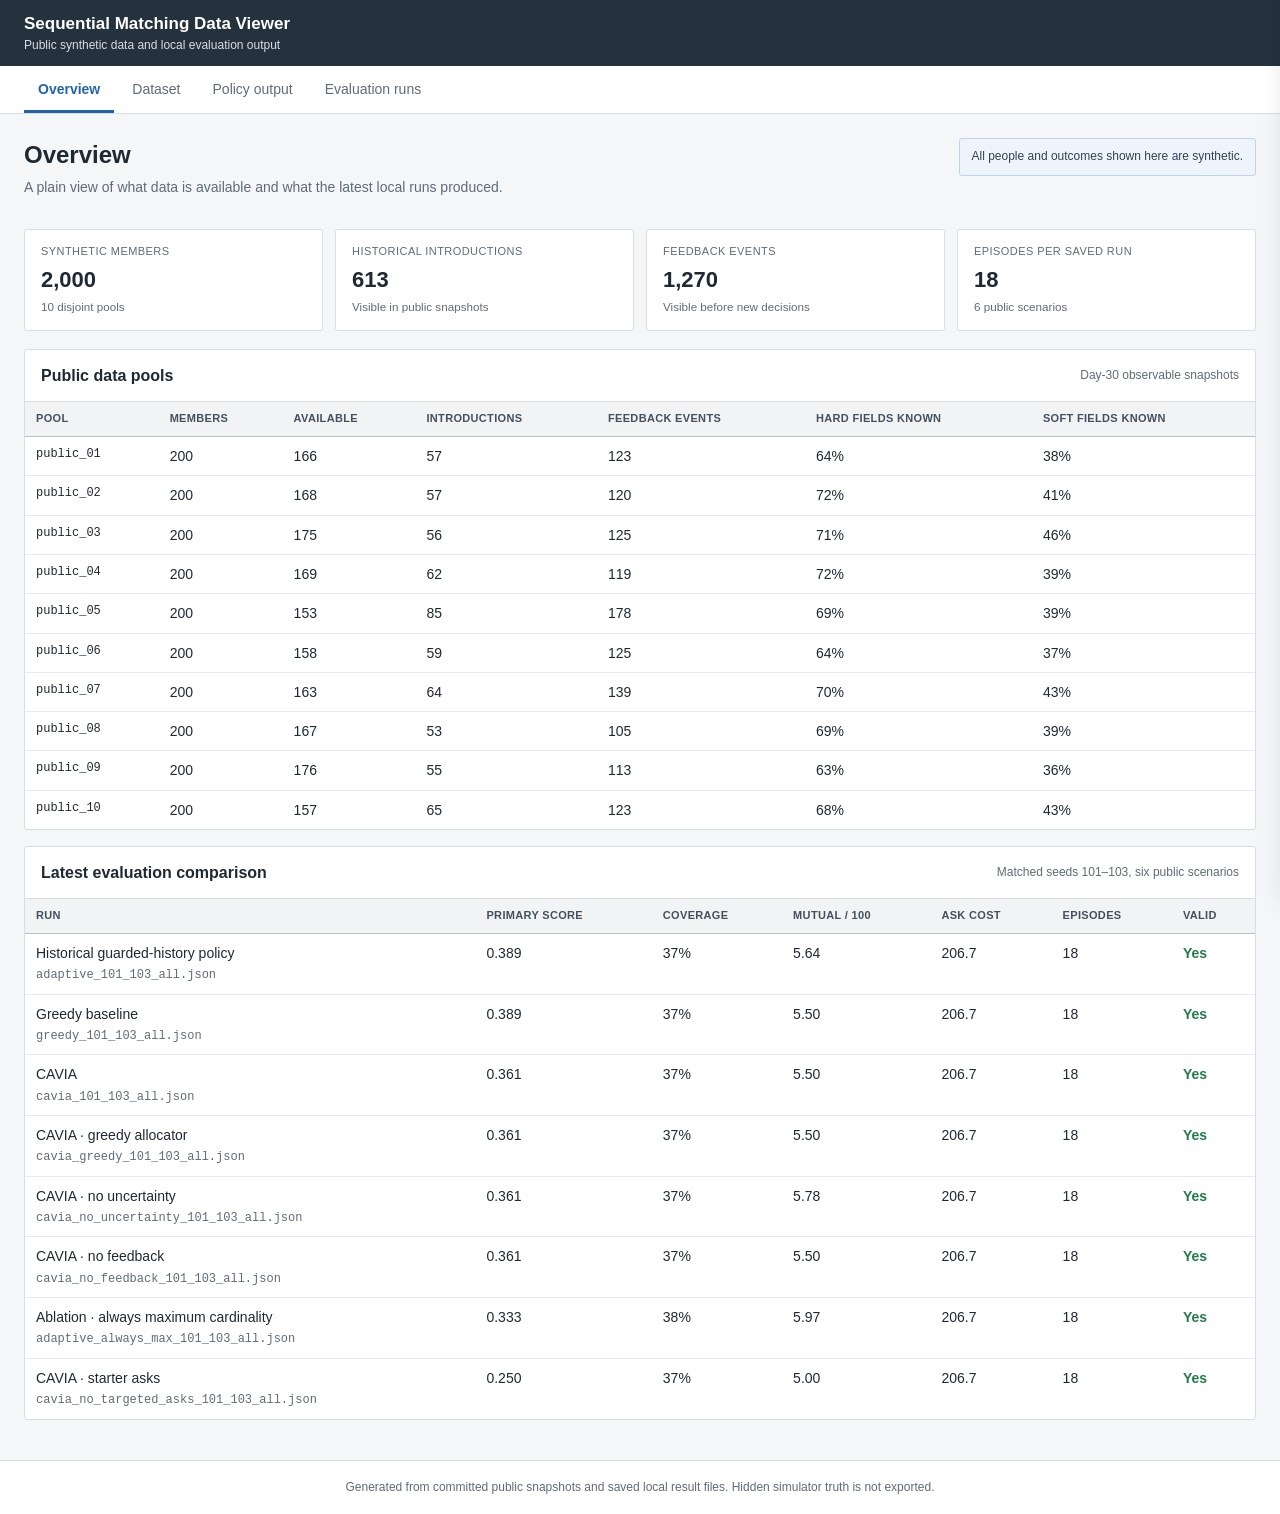
==== commit 4237f209: "Remove local-only dashboard label" ====
--- a/frontend/index.html
+++ b/frontend/index.html
@@ -13,7 +13,6 @@
       <strong>Sequential Matching Data Viewer</strong>
       <span>Public synthetic data and local evaluation output</span>
     </div>
-    <span class="local-label">Local only</span>
   </header>
 
   <nav class="tabs" aria-label="Viewer sections">
--- a/frontend/styles.css
+++ b/frontend/styles.css
@@ -21,7 +21,6 @@
 .app-header div { display: flex; flex-direction: column; }
 .app-header strong { font-size: 17px; }
 .app-header span { color: #d7dee7; font-size: 12px; }
-.app-header .local-label { padding: 4px 8px; color: #fff; border: 1px solid #8090a1; border-radius: 3px; }
 
 .tabs { padding: 0 24px; background: var(--surface); border-bottom: 1px solid var(--border); display: flex; gap: 4px; position: sticky; top: 0; z-index: 10; }
 .tab { padding: 13px 14px 11px; color: var(--muted); background: transparent; border: 0; border-bottom: 3px solid transparent; }
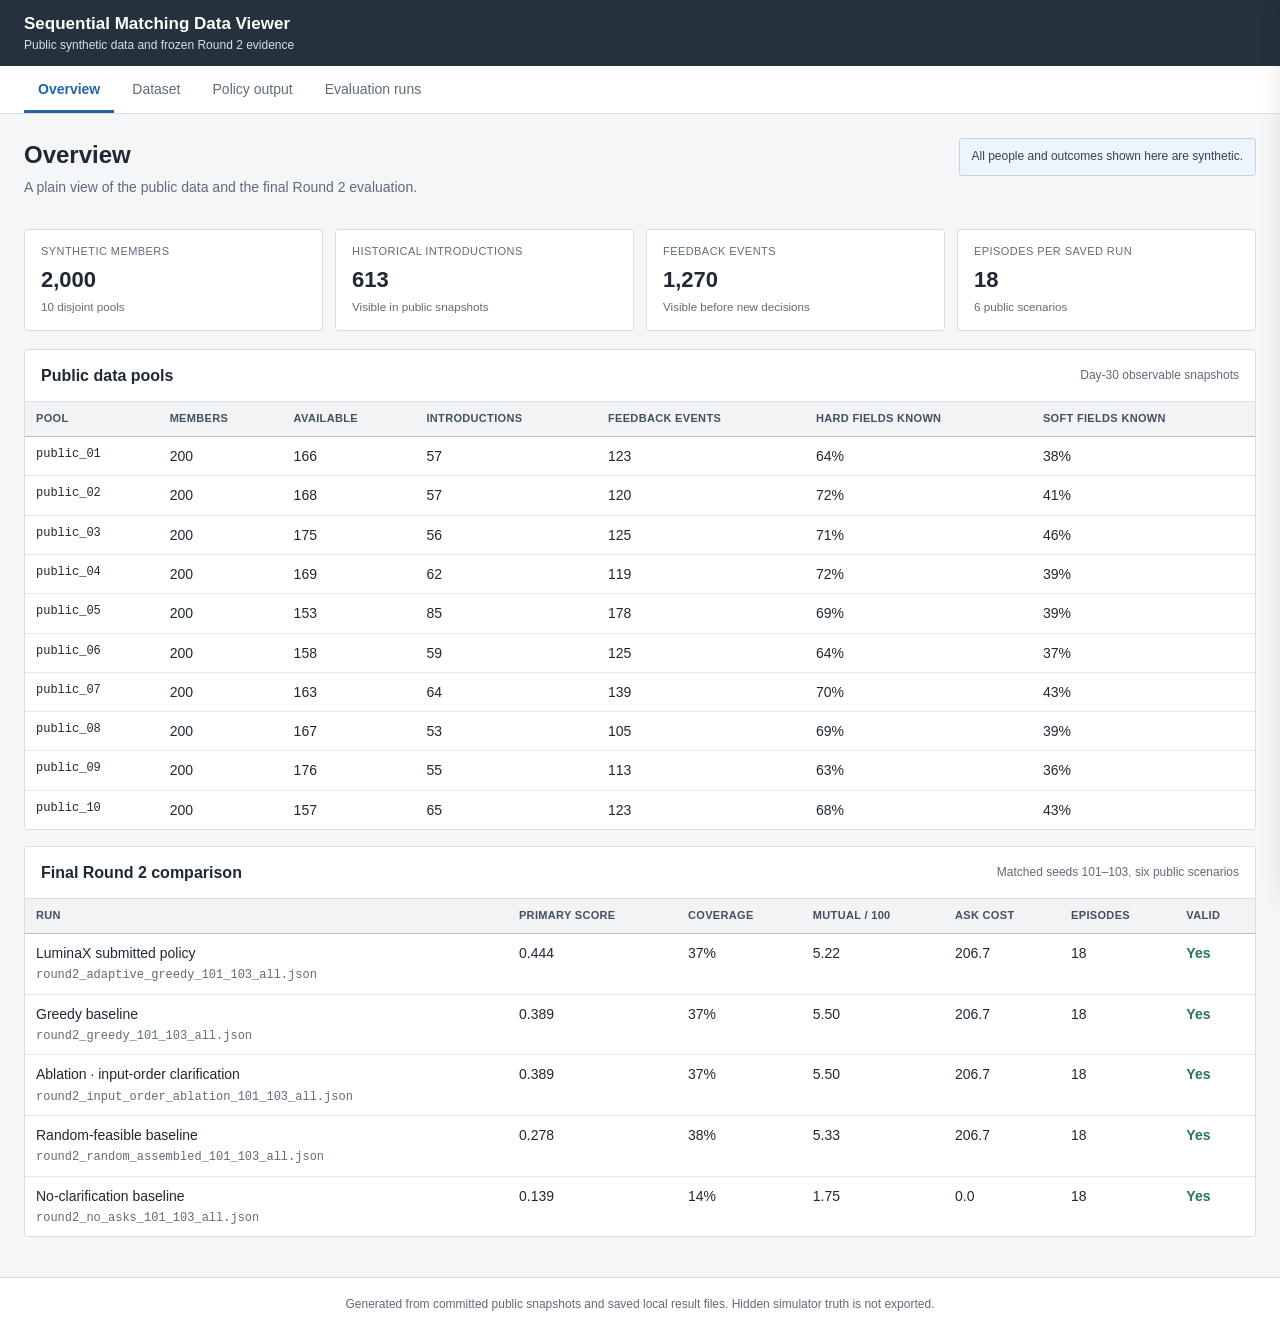
==== commit 7449813b: "Show frozen Round 2 dashboard evidence" ====
--- a/frontend/index.html
+++ b/frontend/index.html
@@ -3,7 +3,7 @@
 <head>
   <meta charset="utf-8">
   <meta name="viewport" content="width=device-width, initial-scale=1">
-  <meta name="description" content="Local viewer for the sequential matching dataset and evaluation outputs.">
+  <meta name="description" content="Viewer for the sequential matching dataset and frozen Round 2 evaluation evidence.">
   <title>Sequential Matching Data Viewer</title>
   <link rel="stylesheet" href="styles.css">
 </head>
@@ -11,7 +11,7 @@
   <header class="app-header">
     <div>
       <strong>Sequential Matching Data Viewer</strong>
-      <span>Public synthetic data and local evaluation output</span>
+      <span>Public synthetic data and frozen Round 2 evidence</span>
     </div>
   </header>
 
@@ -25,7 +25,7 @@
   <main>
     <section class="view active" id="view-overview">
       <div class="page-heading">
-        <div><h1>Overview</h1><p>A plain view of what data is available and what the latest local runs produced.</p></div>
+        <div><h1>Overview</h1><p>A plain view of the public data and the final Round 2 evaluation.</p></div>
         <div class="notice">All people and outcomes shown here are synthetic.</div>
       </div>
       <div class="summary-grid" id="overview-summary"></div>
@@ -41,7 +41,7 @@
       </section>
 
       <section class="card">
-        <div class="card-heading"><h2>Latest evaluation comparison</h2><span>Matched seeds 101–103, six public scenarios</span></div>
+        <div class="card-heading"><h2>Final Round 2 comparison</h2><span>Matched seeds 101–103, six public scenarios</span></div>
         <div class="table-wrap">
           <table>
             <thead><tr><th>Run</th><th>Primary score</th><th>Coverage</th><th>Mutual / 100</th><th>Ask cost</th><th>Episodes</th><th>Valid</th></tr></thead>
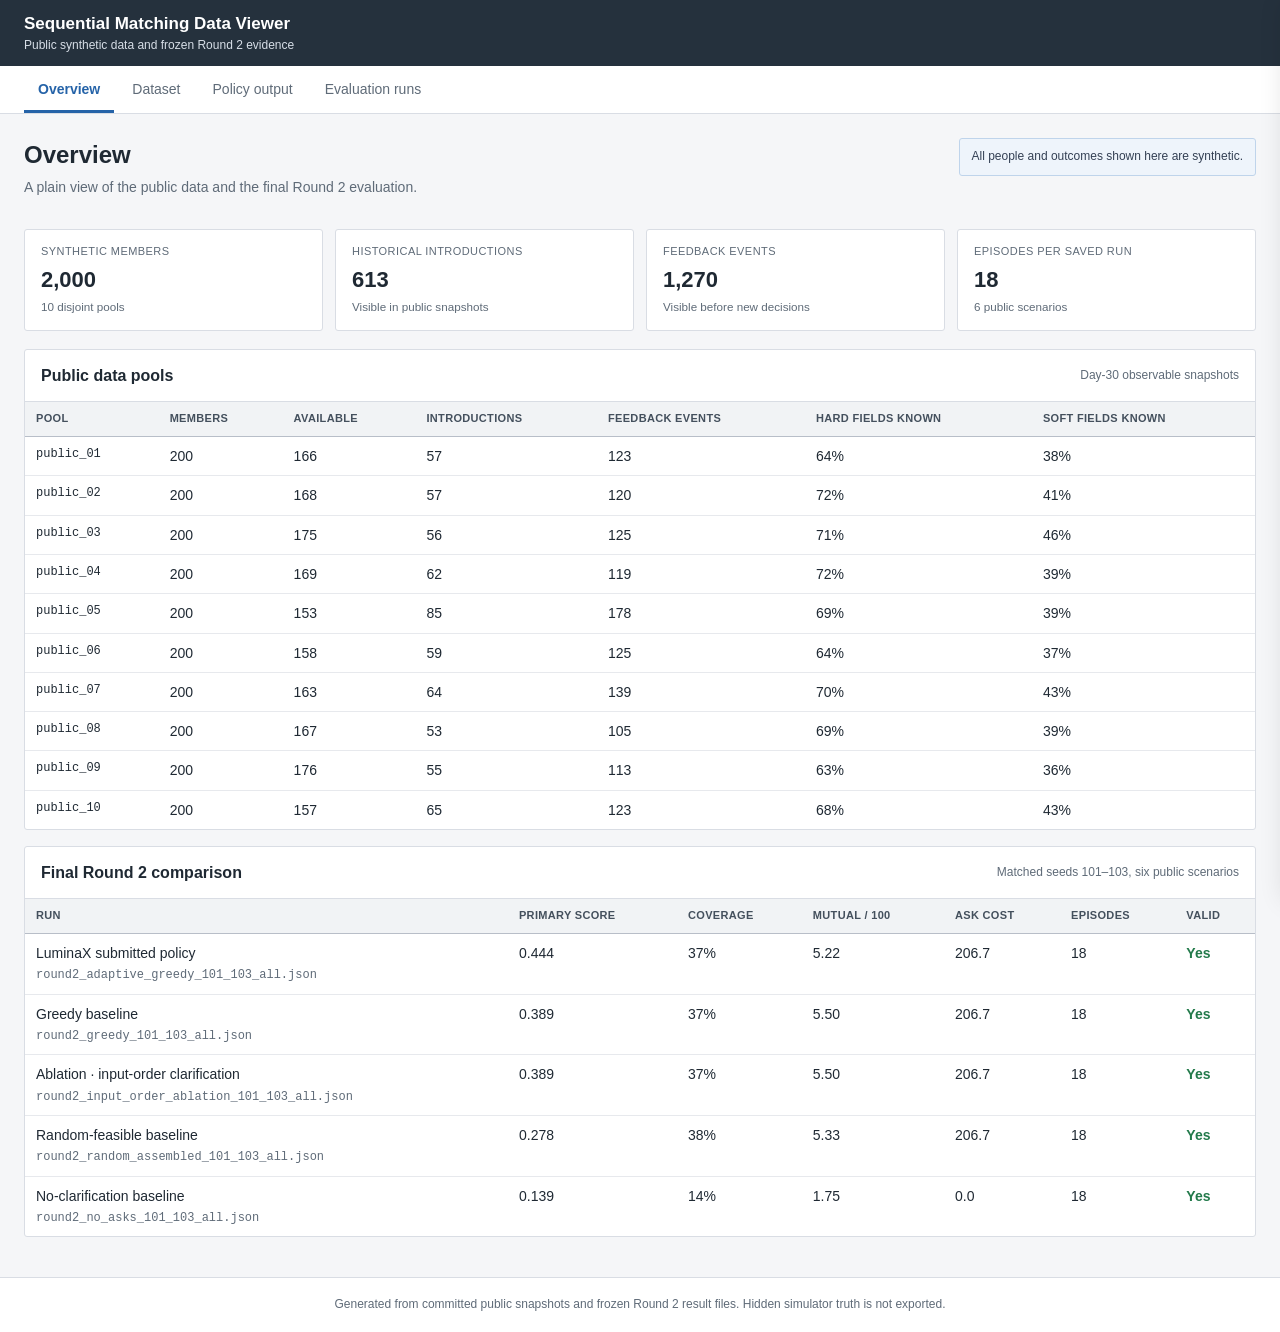
==== commit 8bce56f2: "Clarify dashboard evidence source" ====
--- a/frontend/index.html
+++ b/frontend/index.html
@@ -124,7 +124,7 @@
   </aside>
   <div class="scrim" id="drawer-scrim"></div>
 
-  <footer>Generated from committed public snapshots and saved local result files. Hidden simulator truth is not exported.</footer>
+  <footer>Generated from committed public snapshots and frozen Round 2 result files. Hidden simulator truth is not exported.</footer>
   <script src="app.js"></script>
 </body>
 </html>
